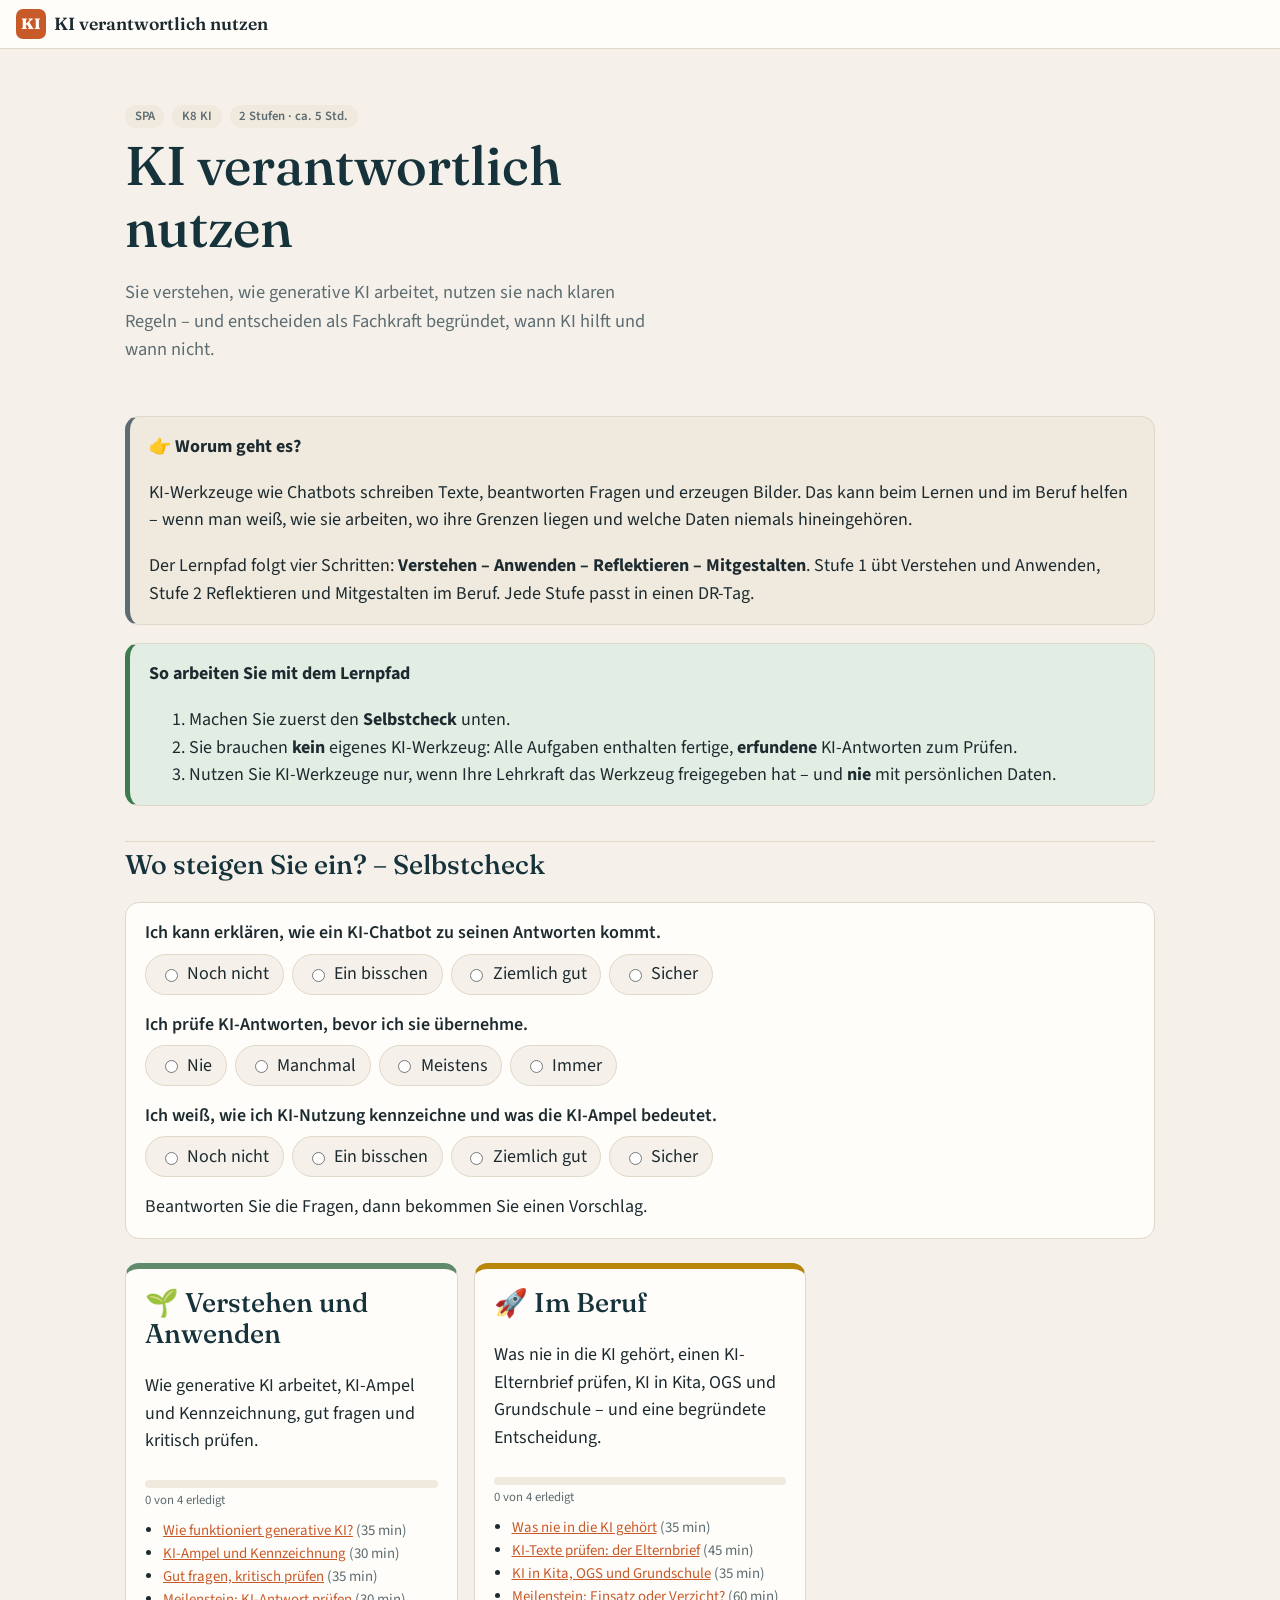
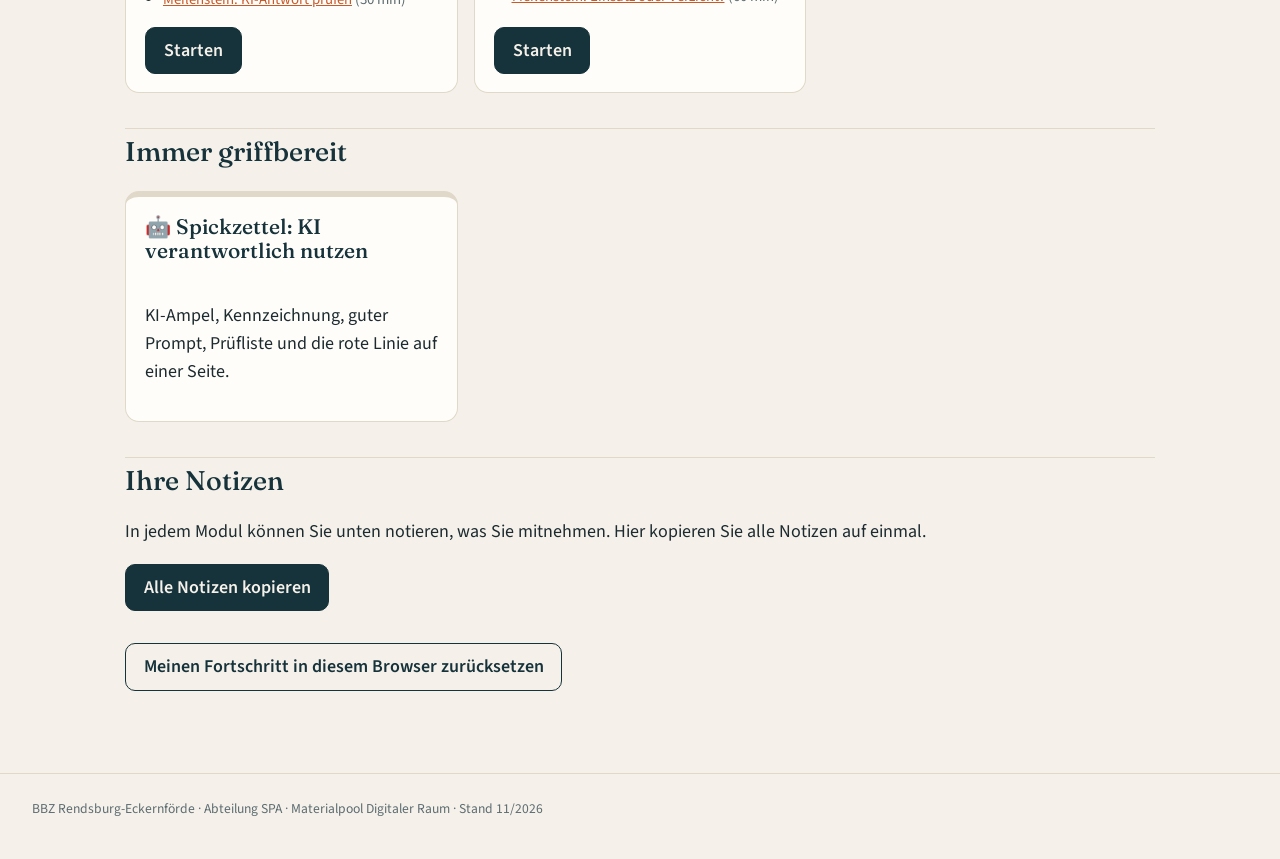
==== docs/index.html @ ef4f95c1 "Lernpfad KI verantwortlich nutzen: 8 Module (geprüft), Spickzettel, Lehrkräfteseite, Quellen; Web-Ve" ====
<!doctype html>
<html lang="de">
<head>
<meta charset="utf-8">
<meta name="viewport" content="width=device-width, initial-scale=1">
<title>Übersicht – KI verantwortlich nutzen</title>
<link rel="stylesheet" href="assets/css/style.css">
<link rel="stylesheet" href="assets/css/kurs.css">
<script src="assets/js/kurs.js"></script>
<script src="assets/js/medien.js" defer></script>
<script src="assets/js/app.js" defer></script>
</head>
<body>
<header id="topbar"></header>
<div class="layout wide">

<main>
<section class="hero"><div class="badges"><span class="badge">SPA</span><span class="badge">K8 KI</span><span class="badge">2 Stufen · ca. 5 Std.</span></div><h1>KI verantwortlich nutzen</h1><p class="lead">Sie verstehen, wie generative KI arbeitet, nutzen sie nach klaren Regeln – und entscheiden als Fachkraft begründet, wann KI hilft und wann nicht.</p></section><div class="box note"><div class="box-title">👉 Worum geht es?</div><p>KI-Werkzeuge wie Chatbots schreiben Texte, beantworten Fragen und erzeugen Bilder. Das kann beim Lernen und im Beruf helfen – wenn man weiß, wie sie arbeiten, wo ihre Grenzen liegen und welche Daten niemals hineingehören.</p>
<p>Der Lernpfad folgt vier Schritten: <strong>Verstehen – Anwenden – Reflektieren – Mitgestalten</strong>. Stufe 1 übt Verstehen und Anwenden, Stufe 2 Reflektieren und Mitgestalten im Beruf. Jede Stufe passt in einen DR-Tag.</p>
</div><div class="box tip"><div class="box-title">So arbeiten Sie mit dem Lernpfad</div><ol>
<li>Machen Sie zuerst den <strong>Selbstcheck</strong> unten.</li>
<li>Sie brauchen <strong>kein</strong> eigenes KI-Werkzeug: Alle Aufgaben enthalten fertige, <strong>erfundene</strong> KI-Antworten zum Prüfen.</li>
<li>Nutzen Sie KI-Werkzeuge nur, wenn Ihre Lehrkraft das Werkzeug freigegeben hat – und <strong>nie</strong> mit persönlichen Daten.</li>
</ol>
</div><h2>Wo steigen Sie ein? – Selbstcheck</h2><div class="box selfcheck" id="selfcheck"><div class="scq"><p>Ich kann erklären, wie ein KI-Chatbot zu seinen Antworten kommt.</p><div class="opts"><label><input type="radio" name="q1" value="0">Noch nicht</label><label><input type="radio" name="q1" value="1">Ein bisschen</label><label><input type="radio" name="q1" value="2">Ziemlich gut</label><label><input type="radio" name="q1" value="3">Sicher</label></div></div><div class="scq"><p>Ich prüfe KI-Antworten, bevor ich sie übernehme.</p><div class="opts"><label><input type="radio" name="q2" value="0">Nie</label><label><input type="radio" name="q2" value="1">Manchmal</label><label><input type="radio" name="q2" value="2">Meistens</label><label><input type="radio" name="q2" value="3">Immer</label></div></div><div class="scq"><p>Ich weiß, wie ich KI-Nutzung kennzeichne und was die KI-Ampel bedeutet.</p><div class="opts"><label><input type="radio" name="q3" value="0">Noch nicht</label><label><input type="radio" name="q3" value="1">Ein bisschen</label><label><input type="radio" name="q3" value="2">Ziemlich gut</label><label><input type="radio" name="q3" value="3">Sicher</label></div></div><p id="suggest" aria-live="polite">Beantworten Sie die Fragen, dann bekommen Sie einen Vorschlag.</p></div><div class="levels"><div class="level-card verstehen"><h2>🌱 Verstehen und Anwenden</h2><p>Wie generative KI arbeitet, KI-Ampel und Kennzeichnung, gut fragen und kritisch prüfen.</p><div data-progress="verstehen"></div><ul data-modlist="verstehen"></ul><a class="btn" href="v1-wie-funktioniert-generative-ki.html">Starten</a></div><div class="level-card im-beruf"><h2>🚀 Im Beruf</h2><p>Was nie in die KI gehört, einen KI-Elternbrief prüfen, KI in Kita, OGS und Grundschule – und eine begründete Entscheidung.</p><div data-progress="im-beruf"></div><ul data-modlist="im-beruf"></ul><a class="btn" href="b1-was-nie-in-die-ki-gehort.html">Starten</a></div></div><h2>Immer griffbereit</h2><div class="levels"><a class="level-card" href="spickzettel.html" style="text-decoration:none;color:inherit"><h3 style="margin-top:0">🤖 Spickzettel: KI verantwortlich nutzen</h3><p>KI-Ampel, Kennzeichnung, guter Prompt, Prüfliste und die rote Linie auf einer Seite.</p></a></div><h2>Ihre Notizen</h2><p>In jedem Modul können Sie unten notieren, was Sie mitnehmen. Hier kopieren Sie alle Notizen auf einmal.</p><p><button class="btn" id="copy-notes" type="button">Alle Notizen kopieren</button> <span id="copy-notes-msg" style="color:var(--ok);font-weight:600"></span></p><p style="margin-top:2rem"><button class="btn secondary" id="reset-progress" type="button">Meinen Fortschritt in diesem Browser zurücksetzen</button></p>
</main>
</div>
<footer class="site">BBZ Rendsburg-Eckernförde · Abteilung SPA · Materialpool Digitaler Raum · Stand 11/2026</footer>
</body>
</html>
---- docs/assets/css/style.css ----
/* Lernpfad-Baukasten – gemeinsames Design aller Lernpfade (BBZ Rendsburg-Eckernförde).
   Kursspezifisches (Farben der Stufen und Varianten) steht in kurs.css, die bauen.py erzeugt.
   Schriften lokal eingebunden (SIL Open Font License, siehe assets/fonts/). */

@font-face {
  font-family: "Fraunces"; font-style: normal; font-display: swap; font-weight: 100 900;
  src: url(../fonts/fraunces-latin-opsz-normal.woff2) format("woff2-variations");
}
@font-face {
  font-family: "Source Sans 3"; font-style: normal; font-display: swap; font-weight: 200 900;
  src: url(../fonts/source-sans-3-latin-wght-normal.woff2) format("woff2-variations");
}
@font-face {
  font-family: "Source Sans 3"; font-style: italic; font-display: swap; font-weight: 200 900;
  src: url(../fonts/source-sans-3-latin-wght-italic.woff2) format("woff2-variations");
}

:root {
  --bg: #f5f1ea;
  --surface: #fffdf9;
  --surface-2: #efe9de;
  --text: #1d2b30;
  --deep: #16323a;
  --muted: #5d6c71;
  --border: #e0d8c8;
  --accent: #c85a2a;
  --accent-soft: #f6e3d8;
  /* Farbplätze für Stufen (kurs.css ordnet die Stufen zu) */
  --lv-1: #5f8a6c; --lv-1-soft: #e2ece4;
  --lv-2: #b8860b; --lv-2-soft: #f5ebd0;
  --lv-3: #c85a2a; --lv-3-soft: #f6e3d8;
  --lv-4: #2b6f7c; --lv-4-soft: #dcecef;
  --lv-5: #7a5a9a; --lv-5-soft: #ece4f3;
  --ok: #3d7a4d;
  --ok-soft: #e2eee4;
  --warn: #7d5e08;
  --warn-soft: #fbf0d2;
  --bad: #b8402f;
  --bad-soft: #f8e1dc;
  /* Farbplätze für Varianten des Umschalters (z. B. zwei Programme) */
  --v-1: #b7472a;
  --v-2: #2b6f7c;
  --v-3: #7a5a9a;
  --hl: #d99a1e;
  --radius: 14px;
  --shadow: none;
  --font: "Source Sans 3", Arial, sans-serif;
  --font-head: "Fraunces", Georgia, serif;
}

@media (prefers-color-scheme: dark) {
  :root {
    --bg: #121c1f;
    --surface: #1a272b;
    --surface-2: #223237;
    --text: #e7ecec;
    --deep: #cfe0e2;
    --muted: #9fb0b4;
    --border: #2c3d42;
    --accent: #ec8a5a;
    --accent-soft: #3a2820;
    --lv-1: #8fbf9b; --lv-1-soft: #1f3327;
    --lv-2: #e2b34a; --lv-2-soft: #3a3016;
    --lv-3: #ec8a5a; --lv-3-soft: #3a2820;
    --lv-4: #6cc3d1; --lv-4-soft: #17333a;
    --lv-5: #b99ad8; --lv-5-soft: #2d2438;
    --ok: #8fbf9b; --ok-soft: #1f3327;
    --warn: #e2b34a; --warn-soft: #3a3016;
    --bad: #f08a7a; --bad-soft: #3d201c;
    --v-1: #f08a6a;
    --v-2: #6cc3d1;
    --v-3: #b99ad8;
    --hl: #e2b34a;
  }
}

* { box-sizing: border-box; }
html { scroll-behavior: smooth; }
body {
  margin: 0;
  background: var(--bg);
  color: var(--text);
  font-family: var(--font);
  font-size: 18px;
  line-height: 1.55;
}
img { max-width: 100%; height: auto; }
a { color: var(--accent); }
h1, h2, h3 { font-family: var(--font-head); font-weight: 500; color: var(--deep); line-height: 1.15; }
h4 { line-height: 1.25; }
h2 { margin-top: 2.2rem; padding-top: .4rem; border-top: 1px solid var(--border); }
h3 { margin-top: 1.6rem; }

/* ---------- Kopfzeile ---------- */
.topbar {
  position: sticky; top: 0; z-index: 20;
  display: flex; align-items: center; gap: 1rem; flex-wrap: wrap;
  padding: .55rem 1rem;
  background: var(--surface);
  border-bottom: 1px solid var(--border);
}
.brand { font-family: var(--font-head); font-weight: 600; font-size: 1.1rem; text-decoration: none; color: var(--text); display: flex; align-items: center; gap: .5rem; }
.brand .logo {
  width: 30px; height: 30px; border-radius: 7px; background: var(--accent); color: var(--surface);
  display: grid; place-items: center; font-size: 15px; font-weight: 800;
}
.topbar .spacer { flex: 1; }
.menu-btn { display: none; }

.app-switch { display: inline-flex; border: 1px solid var(--border); border-radius: 999px; overflow: hidden; }
.app-switch button {
  border: 0; background: transparent; color: var(--text); font: inherit; font-size: .88rem;
  padding: .3rem .8rem; cursor: pointer;
}
.app-switch button[aria-pressed="true"] { background: var(--text); color: var(--bg); }
.app-switch-label { font-size: .85rem; color: var(--muted); }
@media (max-width: 560px) { .app-switch-label { display: none; } }

/* ---------- Layout ---------- */
.layout { display: grid; grid-template-columns: 290px minmax(0, 1fr); max-width: 1320px; margin: 0 auto; }
.layout.wide { grid-template-columns: minmax(0, 1fr); }
#sidebar {
  position: sticky; top: var(--topbar-h, 52px); align-self: start;
  height: calc(100vh - var(--topbar-h, 52px)); overflow-y: auto; overscroll-behavior: contain;
  padding: 1.2rem 1rem 2rem; border-right: 1px solid var(--border);
  font-size: .92rem;
}
#sidebar h4 { margin: 1.2rem 0 .4rem; font-size: .8rem; text-transform: uppercase; letter-spacing: .06em; }
#sidebar h4 .dot { display: inline-block; width: 9px; height: 9px; border-radius: 50%; margin-right: .4rem; }
#sidebar ul { list-style: none; margin: 0; padding: 0; }
#sidebar li a {
  display: flex; gap: .45rem; align-items: baseline;
  padding: .28rem .5rem; border-radius: 6px; text-decoration: none; color: var(--text);
}
#sidebar li a:hover { background: var(--surface-2); }
#sidebar li a.current { background: var(--accent-soft); font-weight: 600; }
#sidebar li a .tick { width: 1.1em; flex: none; color: var(--ok); }
#sidebar .extra { margin-top: 1.4rem; border-top: 1px solid var(--border); padding-top: .8rem; }

main { padding: 1.5rem 2.2rem 4rem; max-width: 900px; width: 100%; }
.layout.wide main { max-width: 1100px; margin: 0 auto; }

@media (max-width: 900px) {
  .layout { grid-template-columns: minmax(0, 1fr); }
  #sidebar {
    display: none; position: fixed; top: var(--topbar-h, 52px); left: 0; right: 0; bottom: 0;
    height: auto; max-height: none; align-self: stretch; z-index: 15;
    background: var(--surface); border: 0; -webkit-overflow-scrolling: touch;
  }
  body.nav-open #sidebar { display: block; }
  body.nav-open { overflow: hidden; }
  .menu-btn { display: inline-block; border: 1px solid var(--border); background: var(--surface); color: var(--text); border-radius: 8px; padding: .25rem .6rem; font: inherit; }
  main { padding: 1rem 16px 3rem; }
  body { font-size: 16px; }
}

/* ---------- Modulkopf ---------- */
.mod-head { margin-bottom: 1.2rem; }
.badges { display: flex; gap: .5rem; flex-wrap: wrap; margin-bottom: .4rem; }
.badge {
  display: inline-block; font-size: .8rem; font-weight: 600; padding: .12rem .6rem; border-radius: 999px;
  background: var(--surface-2); color: var(--muted);
}
.mod-head h1 { margin: .3rem 0 .4rem; font-size: clamp(1.9rem, 4.5vw, 2.6rem); }

/* ---------- Kästen ---------- */
.box {
  background: var(--surface); border: 1px solid var(--border); border-radius: var(--radius);
  padding: 1rem 1.2rem; margin: 1.1rem 0; box-shadow: var(--shadow);
}
.box > :first-child { margin-top: 0; }
.box > :last-child { margin-bottom: 0; }
.box .box-title { font-weight: 700; display: flex; gap: .5rem; align-items: center; margin-bottom: .4rem; }
.goals { border-left: 5px solid var(--accent); }
.tip { border-left: 5px solid var(--ok); background: var(--ok-soft); }
.design { border-left: 5px solid var(--hl); background: var(--warn-soft); }
.warn { border-left: 5px solid var(--bad); background: var(--bad-soft); }
.note { border-left: 5px solid var(--muted); background: var(--surface-2); }

/* App-spezifische Anleitungen */
.how { border-top: 4px solid var(--border); }
.how .app-label {
  display: inline-block; font-size: .78rem; font-weight: 700; letter-spacing: .03em; color: var(--surface);
  padding: .1rem .55rem; border-radius: 5px; margin-bottom: .5rem;
}
html[data-app="both"] .both-grid { display: grid; grid-template-columns: 1fr 1fr; gap: 1rem; align-items: start; }
html[data-app="both"] .both-grid > .box { margin: 0; }
@media (max-width: 900px) { html[data-app="both"] .both-grid { display: block; } html[data-app="both"] .both-grid > .box { margin: 1rem 0; } }

ol.steps, .schritte ol { padding-left: 1.4rem; }
ol.steps > li, .schritte ol > li { margin: .35rem 0; }
ol.steps > li::marker, .schritte ol > li::marker { font-weight: 700; color: var(--accent); }

/* Menüpfade und Tasten */
.path { white-space: normal; }
.path .seg {
  display: inline-block; padding: 0 .4rem; margin: .1rem 0; border-radius: 5px;
  background: var(--surface-2); border: 1px solid var(--border); font-weight: 600; font-size: .93em;
}
.path .sep { color: var(--muted); margin: 0 .2rem; }
kbd {
  display: inline-block; font-family: inherit; font-size: .85em; font-weight: 600;
  padding: .02rem .4rem; border: 1px solid var(--border); border-bottom-width: 3px;
  border-radius: 5px; background: var(--surface);
}

/* ---------- Ribbon-Schema ---------- */
figure { margin: 1.1rem 0; }
figcaption { font-size: .88rem; color: var(--muted); margin-top: .35rem; }
.ribbon {
  border: 1px solid var(--border); border-radius: 8px; overflow: hidden;
  background: var(--surface); font-size: .82rem; box-shadow: var(--shadow);
}
.ribbon .rb-title {
  display: flex; align-items: center; gap: .5rem; padding: .25rem .6rem; color: var(--surface); font-weight: 600; font-size: .78rem;
}
.ribbon .rb-tabs { display: flex; flex-wrap: wrap; gap: 0; padding: 0 .3rem; background: var(--surface-2); border-bottom: 1px solid var(--border); }
.ribbon .rb-tab { padding: .25rem .45rem; color: var(--muted); white-space: nowrap; }
.ribbon .rb-tab.on {
  color: var(--text); font-weight: 700; background: var(--surface);
  border: 1px solid var(--border); border-bottom-color: var(--surface); margin-bottom: -1px;
  border-radius: 6px 6px 0 0; outline: 3px solid var(--hl); outline-offset: -3px;
}
.ribbon .rb-body { display: flex; flex-wrap: wrap; gap: .4rem; padding: .55rem; align-items: stretch; }
.ribbon .rb-group {
  display: flex; flex-direction: column; justify-content: space-between;
  border: 1px solid var(--border); border-radius: 6px; padding: .3rem .4rem .2rem; min-width: 60px;
  background: var(--surface);
}
.ribbon .rb-btns { display: flex; flex-wrap: wrap; gap: .25rem; }
.ribbon .rb-btn {
  position: relative; padding: .28rem .5rem; border-radius: 5px; border: 1px solid transparent; white-space: nowrap;
}
.ribbon .rb-btn.on { border: 2px solid var(--hl); background: var(--warn-soft); font-weight: 700; }
.ribbon .rb-btn .num {
  position: absolute; top: -9px; right: -9px; width: 18px; height: 18px; border-radius: 50%;
  background: var(--hl); color: #111; font-size: .7rem; font-weight: 800; display: grid; place-items: center;
}
.ribbon .rb-glabel { text-align: center; color: var(--muted); font-size: .72rem; margin-top: .25rem; }
.ribbon .rb-menu {
  margin: 0 .5rem .6rem auto; max-width: 320px; border: 1px solid var(--border); border-radius: 6px;
  background: var(--surface); box-shadow: 0 4px 14px rgba(0,0,0,.12); overflow: hidden;
}
.ribbon .rb-menu .rb-mhead { font-size: .72rem; color: var(--muted); padding: .3rem .6rem 0; }
.ribbon .rb-menu div.it { padding: .25rem .6rem; }
.ribbon .rb-menu div.it.on { background: var(--warn-soft); font-weight: 700; border-left: 4px solid var(--hl); }

/* rechte Seitenleiste (OnlyOffice) bzw. Aufgabenbereich (PowerPoint) */
.sidepanel {
  max-width: 340px; border: 1px solid var(--border); border-radius: 8px; background: var(--surface);
  font-size: .82rem; box-shadow: var(--shadow); overflow: hidden;
}
.sidepanel .sp-head { padding: .35rem .7rem; font-weight: 700; color: var(--surface); }
.sidepanel .sp-row { padding: .25rem .7rem; border-top: 1px solid var(--border); }
.sidepanel .sp-row.h { color: var(--muted); font-size: .72rem; text-transform: uppercase; letter-spacing: .05em; background: var(--surface-2); }
.sidepanel .sp-row.on { background: var(--warn-soft); font-weight: 700; border-left: 4px solid var(--hl); }

/* Screenshot-Platzhalter */
.shot img { border: 1px solid var(--border); border-radius: 8px; display: block; cursor: zoom-in; }
.shot .placeholder {
  border: 2px dashed var(--border); border-radius: 8px; padding: 1rem; background: var(--surface-2);
  color: var(--muted); font-size: .88rem;
}
.shot .placeholder strong { color: var(--text); }
.shot .placeholder code { font-size: .8rem; word-break: break-all; }

/* ---------- Videos ---------- */
.media { display: grid; gap: .6rem; }
.media-item {
  display: flex; gap: .8rem; align-items: flex-start; padding: .6rem .8rem;
  border: 1px solid var(--border); border-radius: 8px; background: var(--surface); text-decoration: none; color: var(--text);
}
.media-item:hover { border-color: var(--accent); }
.media-item .ico {
  flex: none; width: 36px; height: 36px; border-radius: 8px; display: grid; place-items: center; color: var(--surface); font-size: 1rem;
}
.media-item .meta { font-size: .8rem; color: var(--muted); }
.media-item .t { font-weight: 600; }

/* ---------- Aufgaben ---------- */
.task { border-left: 5px solid var(--accent); }
.task .task-head { display: flex; flex-wrap: wrap; gap: .5rem; align-items: center; margin-bottom: .3rem; }
.task .task-head h3 { margin: 0; font-size: 1.12rem; }
.lvl {
  font-size: .75rem; font-weight: 700; padding: .08rem .5rem; border-radius: 999px; color: #fff;
}
.lvl.basis { background: #3d6b4a; }
.lvl.plus { background: #2b5d78; }
.lvl.kreativ { background: #8a3f6e; }
.lvl.time { background: var(--surface-2); color: var(--muted); }
.task.basis { border-left-color: #3d6b4a; }
.task.plus { border-left-color: #2b5d78; }
.task.kreativ { border-left-color: #8a3f6e; }

ul.check { list-style: none; padding-left: 0; }
ul.check li { display: flex; gap: .55rem; align-items: flex-start; margin: .3rem 0; }
ul.check input { margin-top: .35rem; width: 1.05rem; height: 1.05rem; accent-color: var(--ok); flex: none; }
ul.check li.done label { color: var(--muted); }
.check-title { font-weight: 700; margin-top: .8rem; font-size: .95rem; }

details {
  border: 1px solid var(--border); border-radius: 8px; padding: .5rem .8rem; margin: .7rem 0; background: var(--surface);
}
details summary { cursor: pointer; font-weight: 600; }
details[open] summary { margin-bottom: .4rem; }

/* ---------- Quiz ---------- */
.quiz { border-left: 5px solid var(--lv-2); }
.quiz .q { font-weight: 600; margin: .8rem 0 .3rem; }
.quiz ol { list-style: none; padding: 0; margin: 0; display: grid; gap: .35rem; }
.quiz li button {
  width: 100%; text-align: left; font: inherit; color: var(--text); cursor: pointer;
  padding: .4rem .7rem; border: 1px solid var(--border); border-radius: 7px; background: var(--surface);
}
.quiz li button:hover { border-color: var(--lv-2); }
.quiz li button.right { background: var(--ok-soft); border-color: var(--ok); }
.quiz li button.wrong { background: var(--bad-soft); border-color: var(--bad); }
.quiz .fb { min-height: 1.4em; margin: .3rem 0 .6rem; font-size: .92rem; }

/* ---------- Notizen, Selbstcheck, Ampel ---------- */
textarea {
  width: 100%; min-height: 80px; font: inherit; font-size: .95rem; padding: .6rem .7rem;
  border-radius: 8px; border: 1px solid var(--border); background: var(--bg); color: var(--text); resize: vertical;
}
.note-box { border-left: 5px solid var(--accent); }
.selfcheck .scq { margin: 0 0 1rem; }
.selfcheck .scq p { margin: 0 0 .4rem; font-weight: 600; }
.opts { display: flex; flex-wrap: wrap; gap: .5rem; }
.opts label {
  display: flex; align-items: center; gap: .4rem; padding: .35rem .85rem; cursor: pointer;
  border: 1px solid var(--border); border-radius: 999px; background: var(--bg);
}
.opts input { accent-color: var(--accent); }
.opts label:has(input:checked) { border-color: var(--accent); background: var(--accent-soft); }
#suggest { min-height: 1.6em; margin: .2rem 0 0; }
.ampel { display: grid; gap: .5rem; margin: .6rem 0; }
.ampel > div { display: flex; gap: .6rem; align-items: flex-start; padding: .5rem .7rem; border-radius: 8px; background: var(--surface); border: 1px solid var(--border); }
.ampel .dot { flex: none; width: 13px; height: 13px; border-radius: 50%; margin-top: .4rem; }
.ampel .g { background: #16a34a; } .ampel .y { background: #eab308; } .ampel .r { background: #dc2626; }

/* ---------- Abschluss & Pager ---------- */
.done-wrap { margin: 2.5rem 0 1rem; padding: 1rem 1.2rem; border-radius: var(--radius); background: var(--surface); border: 1px solid var(--border); display: flex; gap: 1rem; align-items: center; flex-wrap: wrap; }
.btn {
  display: inline-block; font: inherit; font-weight: 600; cursor: pointer; text-decoration: none;
  padding: .55rem 1.1rem; border-radius: 10px; border: 1px solid var(--deep); background: var(--deep); color: var(--bg);
}
.btn.secondary { background: transparent; color: var(--deep); }
.btn.is-done { background: var(--ok); border-color: var(--ok); }
.pager { display: flex; justify-content: space-between; gap: 1rem; margin-top: 1rem; }
.pager a { flex: 1; padding: .7rem 1rem; border: 1px solid var(--border); border-radius: 8px; text-decoration: none; color: var(--text); background: var(--surface); }
.pager a:hover { border-color: var(--accent); }
.pager a small { display: block; color: var(--muted); }
.pager a.next { text-align: right; }

/* ---------- Startseite ---------- */
.hero { padding: 2rem 0 1rem; }
.hero { position: relative; }
.hero h1 { font-size: clamp(2.2rem, 6vw, 3.4rem); margin: 0 0 .5rem; max-width: 16ch; }
.hero .logo-bbz { position: absolute; top: 1.2rem; right: 0; width: 120px; height: auto; border-radius: 6px; }
@media (max-width: 560px) { .hero .logo-bbz { width: 84px; top: .8rem; } .hero h1 { max-width: 11ch; } }
.hero p.lead { font-size: 1.15rem; color: var(--muted); max-width: 60ch; }
.levels { display: grid; grid-template-columns: repeat(3, 1fr); gap: 1rem; margin: 1.5rem 0; }
.levels.two { grid-template-columns: repeat(2, 1fr); }
@media (max-width: 900px) { .levels, .levels.two { grid-template-columns: 1fr; } }
.level-card {
  background: var(--surface); border: 1px solid var(--border); border-radius: var(--radius); padding: 1.1rem 1.2rem;
  border-top: 6px solid var(--border); box-shadow: var(--shadow); display: flex; flex-direction: column;
}
.level-card h2 { border: 0; margin: 0 0 .3rem; padding: 0; }
.level-card ul { padding-left: 1.1rem; margin: .5rem 0 1rem; font-size: .93rem; }
.level-card .btn { margin-top: auto; align-self: flex-start; }
.progress { height: 8px; border-radius: 99px; background: var(--surface-2); overflow: hidden; margin: .4rem 0 .2rem; }
.progress > span { display: block; height: 100%; background: var(--ok); width: 0; transition: width .3s; }
.progress-label { font-size: .8rem; color: var(--muted); }

table { border-collapse: collapse; width: 100%; font-size: .93rem; margin: 1rem 0; }
th, td { border: 1px solid var(--border); padding: .45rem .6rem; text-align: left; vertical-align: top; }
th { background: var(--surface-2); }
.table-wrap { overflow-x: auto; }

.status { font-size: .75rem; font-weight: 700; padding: .05rem .45rem; border-radius: 99px; white-space: nowrap; }
.status.ok { background: var(--ok-soft); color: var(--ok); }
.status.open { background: var(--warn-soft); color: var(--warn); }

footer.site { max-width: 1320px; margin: 0 auto; padding: 1.5rem 2rem 2.5rem; color: var(--muted); font-size: .85rem; border-top: 1px solid var(--border); }

@media print {
  .topbar, #sidebar, .pager, .done-wrap, .app-switch { display: none !important; }
  .layout { display: block; }
  details { break-inside: avoid; }
  details:not([open]) > *:not(summary) { display: none; }
}

/* Übungsdateien */
.download { border-left: 5px solid var(--lv-2); background: var(--lv-2-soft); }
.download .btn { margin-top: .2rem; }

/* Dateinamen-Schema (Farben wie im Tafelbild) */
:root { --fn-ordner: #2e8b3a; --fn-datum: #c62828; --fn-titel: #1565c0; --fn-typ: #c77700; }
@media (prefers-color-scheme: dark) { :root { --fn-ordner: #7fd18a; --fn-datum: #ff8a80; --fn-titel: #82b1ff; --fn-typ: #ffb74d; } }
.fn-ordner { color: var(--fn-ordner); font-weight: 700; }
.fn-datum { color: var(--fn-datum); font-weight: 700; }
.fn-titel { color: var(--fn-titel); font-weight: 700; }
.fn-typ, .fn-version { color: var(--fn-typ); font-weight: 700; }
.fn-demo { font-family: ui-monospace, Consolas, monospace; font-size: .95rem; background: var(--surface); border: 1px solid var(--border); border-radius: 8px; padding: .7rem .9rem; margin: .5rem 0; overflow-x: auto; }
.fn-demo .fn-line { padding-left: 1.5rem; white-space: nowrap; }
.fn-legend { margin: .4rem 0 .6rem; }

/* Moodle-Paket (SCORM): Hinweise statt Links auf andere Module */
.pkg-hint { margin: 0 0 .8rem; font-size: .9rem; color: var(--muted); }
.pkg-link { text-decoration: underline dotted; cursor: help; }
/* Moodle-Paket: Kursnavigation aus Moodle */
.course-nav .nav-sub { margin: .35rem 0 .2rem; }
.course-nav .nav-sub-title { display: block; font-size: .78rem; font-weight: 700; color: var(--muted); padding: .2rem .5rem; }
.course-nav .nav-sub ul { margin: 0 0 0 .4rem; padding-left: .4rem; border-left: 2px solid var(--border); }
.course-nav .nav-sub.locked span, .course-nav .nav-locked { display: flex; gap: .4rem; padding: .35rem .5rem; color: var(--muted); opacity: .75; font-size: .9rem; }
.course-nav .nav-ico { font-size: .85em; }
.pager .pkg-locked { flex: 1; padding: .7rem 1rem; border: 1px dashed var(--border); border-radius: 8px; color: var(--muted); text-align: right; cursor: default; }
.pager .pkg-locked small { display: block; }
.pager .pkg-locked small:last-child { margin-top: .2rem; font-size: .8rem; }
/* Moodle-Startseite „Mein Lernpfad“ */
.continue-box { border-left: 5px solid var(--accent); }
.continue-main { margin: .4rem 0 0; }
.btn.big { font-size: 1.15rem; padding: .8rem 1.4rem; }
.unit-list { list-style: none; padding-left: 0 !important; }
.unit-list li { margin: .15rem 0; }
.muted { color: var(--muted); }
/* Einstufungstest */
.tq ol { list-style: none; padding: 0; margin: 0; display: grid; gap: .35rem; }
.tq li label { display: flex; gap: .5rem; align-items: baseline; padding: .5rem .8rem; border: 1px solid var(--border); border-radius: 8px; background: var(--surface); cursor: pointer; }
.tq li label:hover { border-color: var(--lv-2); }
.tq li label.right { background: var(--ok-soft); border-color: var(--ok); }
.tq li label.wrong { background: var(--bad-soft); border-color: var(--bad); }
.tq .q { font-weight: 600; margin: 1rem 0 .3rem; }
.tq .fb { min-height: 1.2em; margin: .3rem 0 .6rem; font-size: .92rem; }
/* Moodle-Paket: Umschalter Kompaktmodus (Moodle-Kopfzeile aus/ein) */
.kompakt-btn { border: 1px solid var(--border); background: var(--surface); color: var(--text); border-radius: 8px; padding: .2rem .55rem; font: inherit; font-size: 1.05rem; line-height: 1.2; cursor: pointer; margin-left: .4rem; }
.kompakt-btn:hover { border-color: var(--accent); }
/* Zugang (zugang.js, nur Web-Version): Sperrmaske, Code-Feld auf der Übersicht, Schlüssel-Kasten */
html.lp-gesperrt body > *:not(.lp-zugang), html.lp-teil-gesperrt main { visibility: hidden; }
.lp-zugang { position: fixed; inset: 0; z-index: 1000; display: flex; align-items: center; justify-content: center; padding: 16px; background: color-mix(in srgb, var(--bg) 92%, transparent); }
.lp-zugang-box { width: min(420px, 100%); background: var(--surface); color: var(--text); border: 1px solid var(--border); border-radius: var(--radius); box-shadow: var(--shadow); padding: 1.6rem 1.5rem 1.2rem; text-align: center; }
.lp-zugang-box h1 { font-size: 1.35rem; margin: .3rem 0 .5rem; }
.lp-zugang-icon { font-size: 2.2rem; line-height: 1; }
.lp-zugang-text { color: var(--muted); margin: 0 0 1rem; }
.lp-zugang-box label { display: block; font-weight: 600; text-align: left; }
.lp-zugang-box input, .lp-codefeld input { width: 100%; box-sizing: border-box; margin-top: .3rem; padding: .55rem .7rem; font: inherit; border: 1px solid var(--border); border-radius: 8px; background: var(--bg); color: var(--text); }
.lp-zugang-fehler { color: var(--bad); min-height: 1.2em; margin: .4rem 0; font-size: .92rem; }
.lp-codefeld { margin: .4rem 0 .8rem; padding: .6rem .7rem; border: 1px dashed var(--border); border-radius: 8px; font-size: .92rem; }
.lp-codefeld label { display: block; margin-bottom: .4rem; }
.lp-codefeld input { max-width: 14rem; margin: .3rem .4rem 0 0; }
.lp-schluessel { border-top-color: var(--hl); }
.lp-schluessel .lp-code code { font-size: 1.25rem; letter-spacing: .06em; padding: .2rem .6rem; }
---- docs/assets/css/kurs.css ----
/* Erzeugt von bauen.py: Farben der Stufen und Varianten dieses Kurses. */
:root {
  --lv-verstehen: var(--lv-1); --lv-verstehen-soft: var(--lv-1-soft);
  --lv-im-beruf: var(--lv-2); --lv-im-beruf-soft: var(--lv-2-soft);
}
.badge.lv-verstehen { background: var(--lv-verstehen-soft); color: var(--deep); box-shadow: inset 3px 0 0 var(--lv-verstehen); }
.level-card.verstehen { border-top-color: var(--lv-verstehen); }
.badge.lv-im-beruf { background: var(--lv-im-beruf-soft); color: var(--deep); box-shadow: inset 3px 0 0 var(--lv-im-beruf); }
.level-card.im-beruf { border-top-color: var(--lv-im-beruf); }
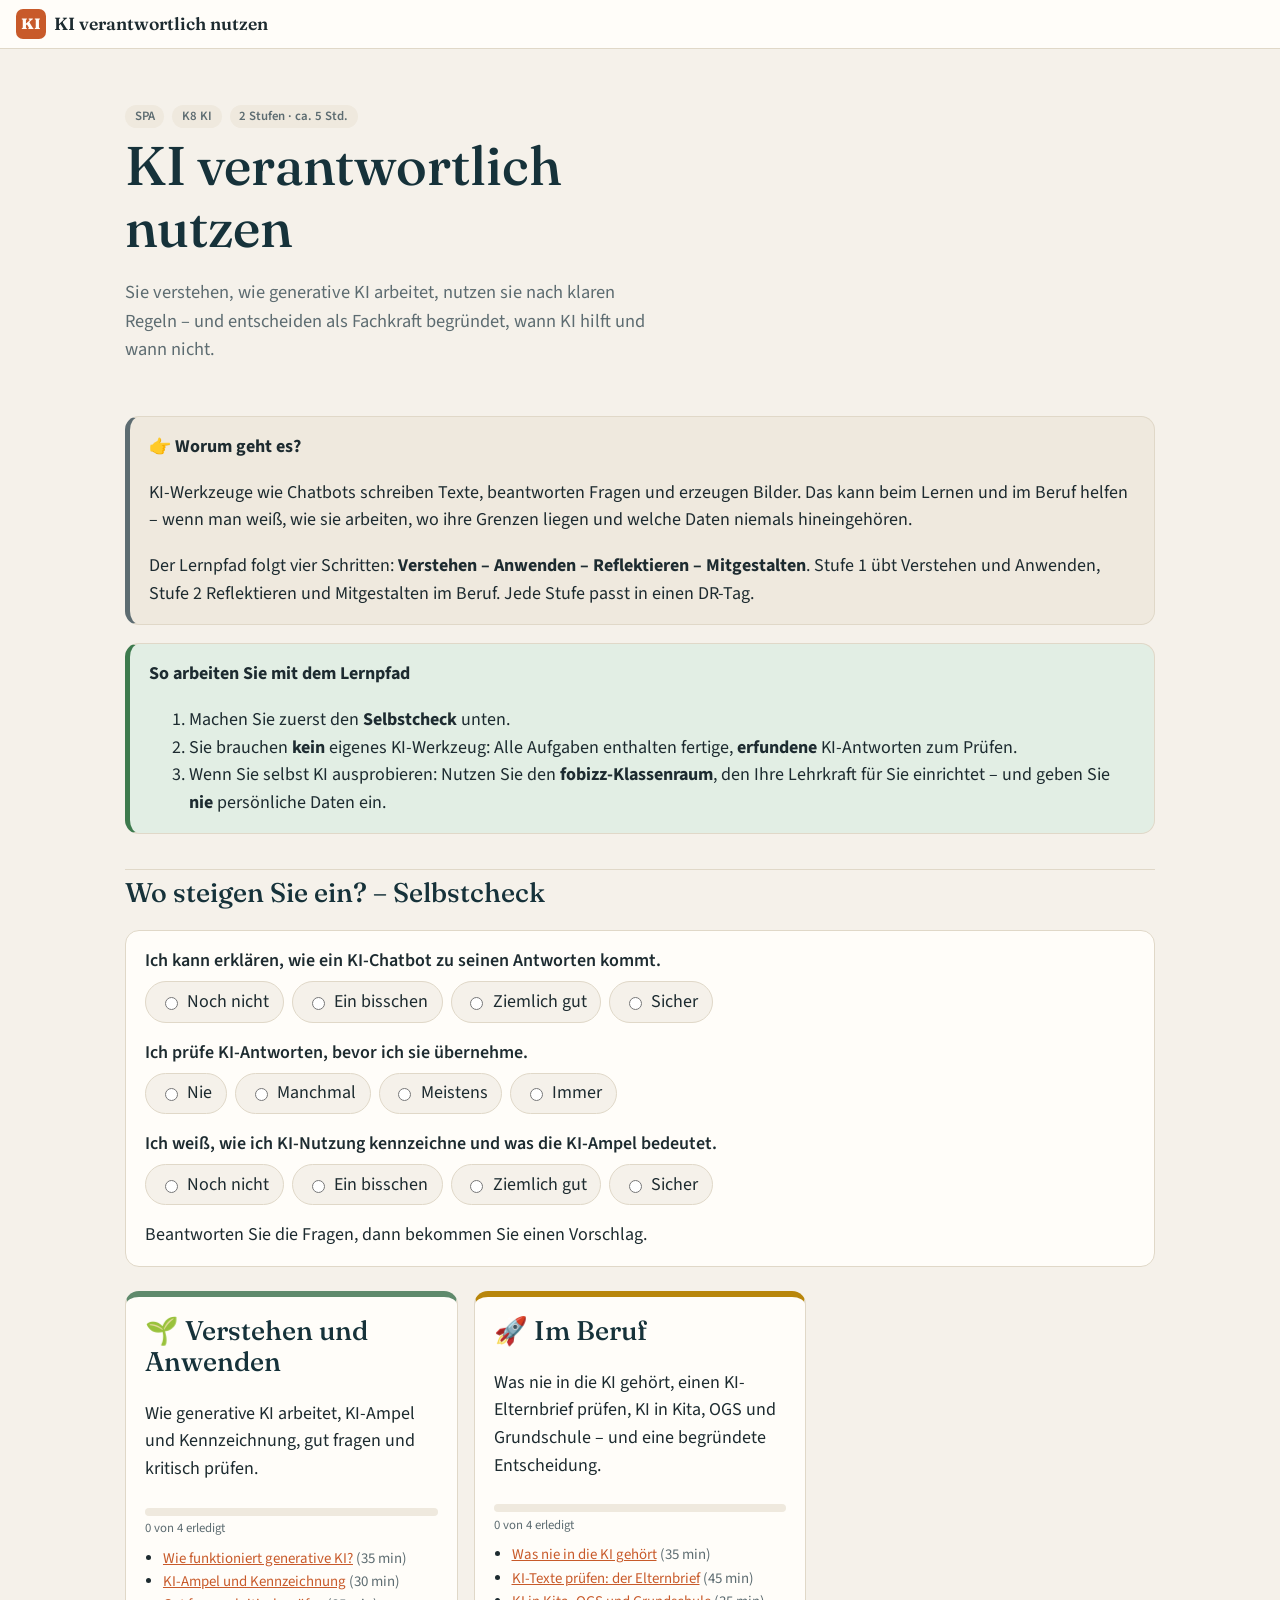
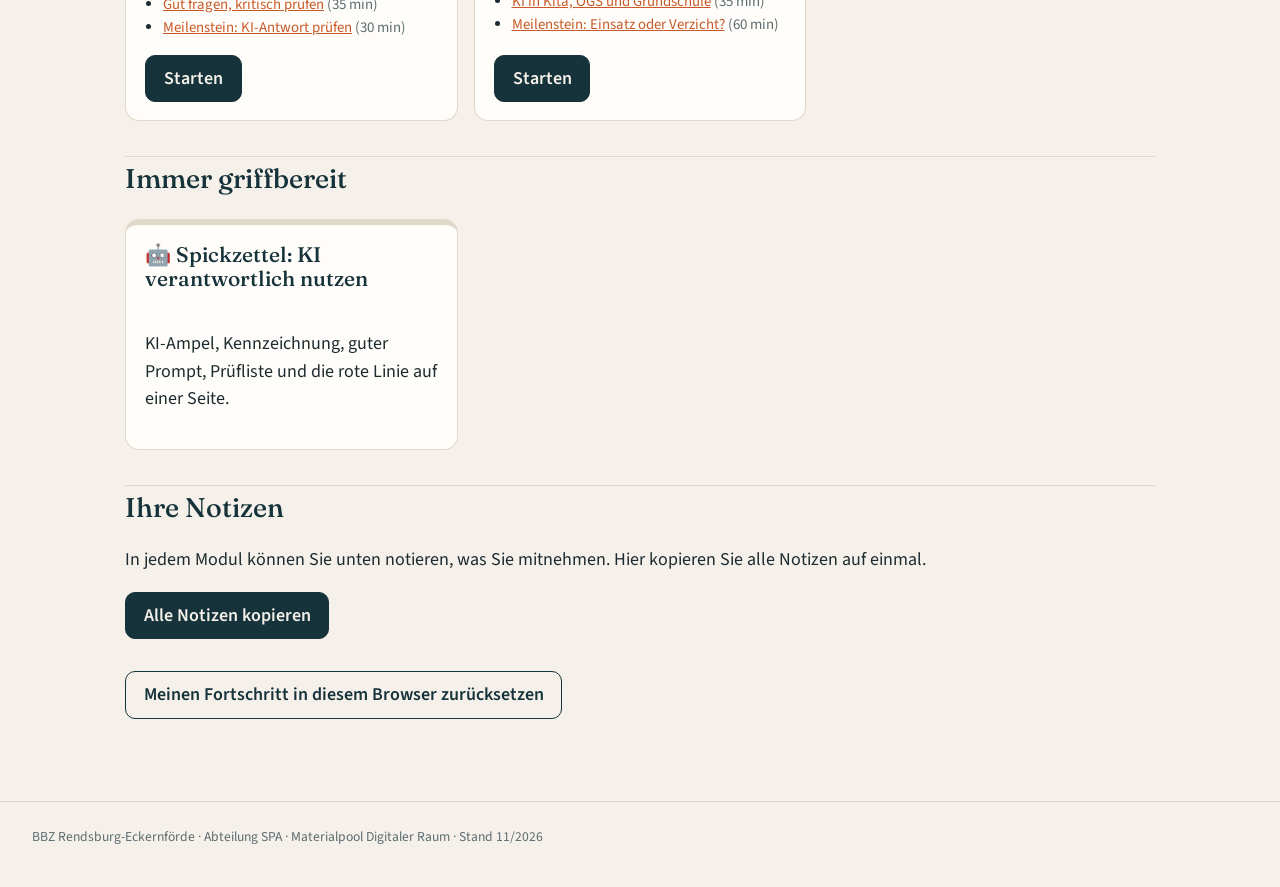
==== commit c645e33a: "fobizz-Klassenraum als KI-Werkzeug für Schüler:innen ergänzt (Startseite, V3, Lehrkräfteseite) Co-Au" ====
--- a/docs/index.html
+++ b/docs/index.html
@@ -20,7 +20,7 @@
 </div><div class="box tip"><div class="box-title">So arbeiten Sie mit dem Lernpfad</div><ol>
 <li>Machen Sie zuerst den <strong>Selbstcheck</strong> unten.</li>
 <li>Sie brauchen <strong>kein</strong> eigenes KI-Werkzeug: Alle Aufgaben enthalten fertige, <strong>erfundene</strong> KI-Antworten zum Prüfen.</li>
-<li>Nutzen Sie KI-Werkzeuge nur, wenn Ihre Lehrkraft das Werkzeug freigegeben hat – und <strong>nie</strong> mit persönlichen Daten.</li>
+<li>Wenn Sie selbst KI ausprobieren: Nutzen Sie den <strong>fobizz-Klassenraum</strong>, den Ihre Lehrkraft für Sie einrichtet – und geben Sie <strong>nie</strong> persönliche Daten ein.</li>
 </ol>
 </div><h2>Wo steigen Sie ein? – Selbstcheck</h2><div class="box selfcheck" id="selfcheck"><div class="scq"><p>Ich kann erklären, wie ein KI-Chatbot zu seinen Antworten kommt.</p><div class="opts"><label><input type="radio" name="q1" value="0">Noch nicht</label><label><input type="radio" name="q1" value="1">Ein bisschen</label><label><input type="radio" name="q1" value="2">Ziemlich gut</label><label><input type="radio" name="q1" value="3">Sicher</label></div></div><div class="scq"><p>Ich prüfe KI-Antworten, bevor ich sie übernehme.</p><div class="opts"><label><input type="radio" name="q2" value="0">Nie</label><label><input type="radio" name="q2" value="1">Manchmal</label><label><input type="radio" name="q2" value="2">Meistens</label><label><input type="radio" name="q2" value="3">Immer</label></div></div><div class="scq"><p>Ich weiß, wie ich KI-Nutzung kennzeichne und was die KI-Ampel bedeutet.</p><div class="opts"><label><input type="radio" name="q3" value="0">Noch nicht</label><label><input type="radio" name="q3" value="1">Ein bisschen</label><label><input type="radio" name="q3" value="2">Ziemlich gut</label><label><input type="radio" name="q3" value="3">Sicher</label></div></div><p id="suggest" aria-live="polite">Beantworten Sie die Fragen, dann bekommen Sie einen Vorschlag.</p></div><div class="levels"><div class="level-card verstehen"><h2>🌱 Verstehen und Anwenden</h2><p>Wie generative KI arbeitet, KI-Ampel und Kennzeichnung, gut fragen und kritisch prüfen.</p><div data-progress="verstehen"></div><ul data-modlist="verstehen"></ul><a class="btn" href="v1-wie-funktioniert-generative-ki.html">Starten</a></div><div class="level-card im-beruf"><h2>🚀 Im Beruf</h2><p>Was nie in die KI gehört, einen KI-Elternbrief prüfen, KI in Kita, OGS und Grundschule – und eine begründete Entscheidung.</p><div data-progress="im-beruf"></div><ul data-modlist="im-beruf"></ul><a class="btn" href="b1-was-nie-in-die-ki-gehort.html">Starten</a></div></div><h2>Immer griffbereit</h2><div class="levels"><a class="level-card" href="spickzettel.html" style="text-decoration:none;color:inherit"><h3 style="margin-top:0">🤖 Spickzettel: KI verantwortlich nutzen</h3><p>KI-Ampel, Kennzeichnung, guter Prompt, Prüfliste und die rote Linie auf einer Seite.</p></a></div><h2>Ihre Notizen</h2><p>In jedem Modul können Sie unten notieren, was Sie mitnehmen. Hier kopieren Sie alle Notizen auf einmal.</p><p><button class="btn" id="copy-notes" type="button">Alle Notizen kopieren</button> <span id="copy-notes-msg" style="color:var(--ok);font-weight:600"></span></p><p style="margin-top:2rem"><button class="btn secondary" id="reset-progress" type="button">Meinen Fortschritt in diesem Browser zurücksetzen</button></p>
 </main>
